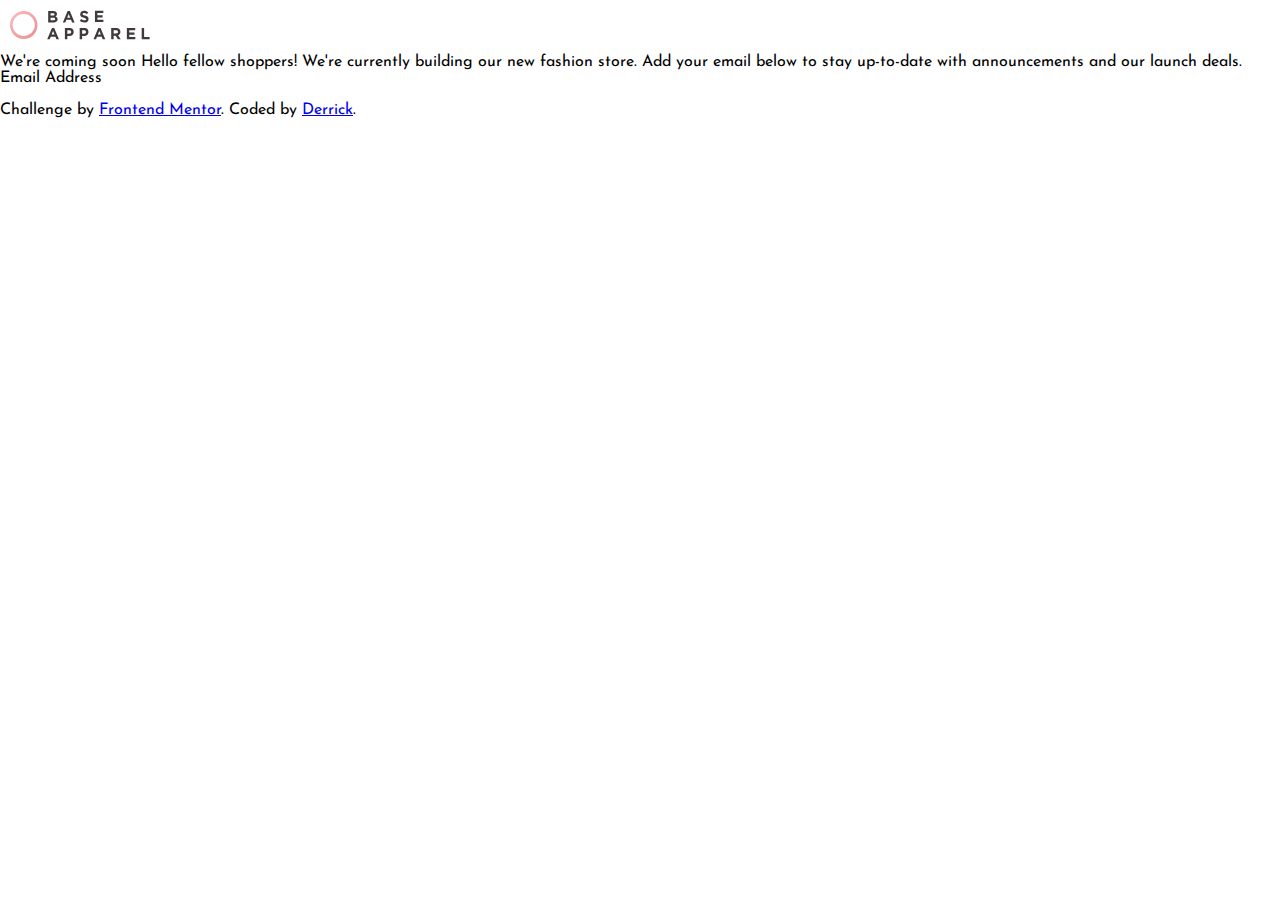
==== base-apparel-coming-soon-master/index.html @ 5f900bc7 "moved to root" ====
<!DOCTYPE html>
<html lang="en">
  <head>
    <meta charset="UTF-8" />
    <meta name="viewport" content="width=device-width, initial-scale=1.0" />
    <link
      rel="icon"
      type="image/png"
      sizes="32x32"
      href="./images/favicon-32x32.png"
    />
    <link rel="stylesheet" href="index.css" />
    <link rel="preconnect" href="https://fonts.googleapis.com" />
    <link rel="preconnect" href="https://fonts.gstatic.com" crossorigin />
    <link
      href="https://fonts.googleapis.com/css2?family=Josefin+Sans:wght@300;400;600&display=swap"
      rel="stylesheet"
    />

    <title>Frontend Mentor | Base Apparel coming soon page</title>
  </head>
  <body>
    <header>
      <div class="logo"><img src="./images/logo.svg" /></div>
    </header>
    <div class="img"></div>
    <div class="main">
      We're coming soon Hello fellow shoppers! We're currently building our new
      fashion store. Add your email below to stay up-to-date with announcements
      and our launch deals. Email Address
    </div>

    <footer>
      <p>
        Challenge by
        <a href="https://www.frontendmentor.io?ref=challenge" target="_blank"
          >Frontend Mentor</a
        >. Coded by <a href="#">Derrick</a>.
      </p>
    </footer>
  </body>
</html>
---- base-apparel-coming-soon-master/index.css ----
body {
    margin: 0;
    padding: 0;
    font-family: 'Josefin Sans', sans-serif;
    box-sizing: border-box;
}

header {
    width: 100%;
}

.logo {
    padding: 10px 0 10px 10px;
}

.logo img {
    width: 140px;
    height: 30px;
}
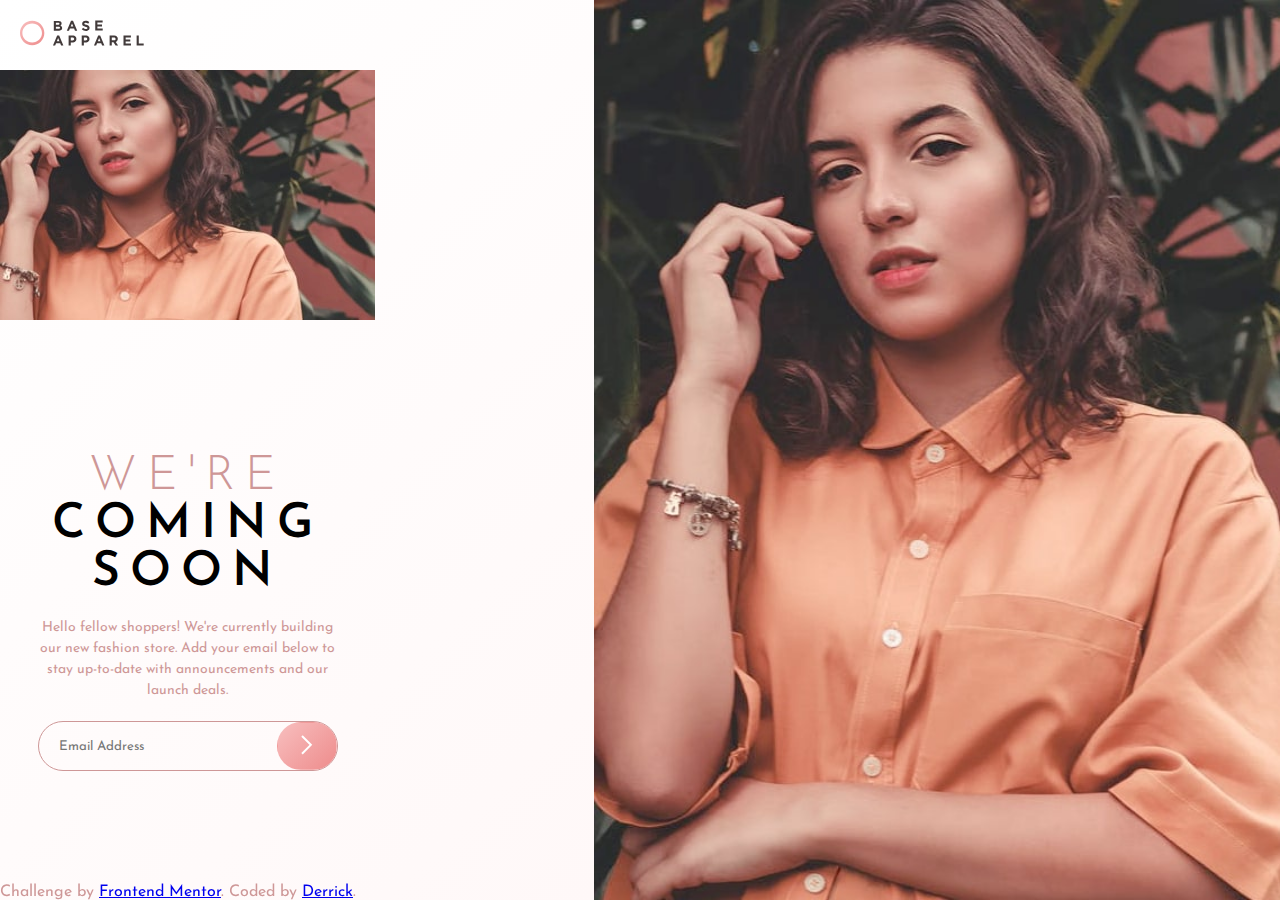
==== commit 54974607: "final" ====
--- a/base-apparel-coming-soon-master/index.html
+++ b/base-apparel-coming-soon-master/index.html
@@ -20,17 +20,34 @@
     <title>Frontend Mentor | Base Apparel coming soon page</title>
   </head>
   <body>
-    <header>
-      <div class="logo"><img src="./images/logo.svg" /></div>
-    </header>
-    <div class="img"></div>
-    <div class="main">
-      We're coming soon Hello fellow shoppers! We're currently building our new
-      fashion store. Add your email below to stay up-to-date with announcements
-      and our launch deals. Email Address
+    <div class="container">
+      <header>
+        <div class="logo"><img src="./images/logo.svg" /></div>
+      </header>
+      <div class="img">
+        <img src="./images/hero-mobile.jpg" />
+      </div>
+      <div class="main">
+        <h1 style="font-size: 48px; font-weight: 300">We're</h1>
+        <h1 style="color: black; font-size: 48px; font-weight: 600">
+          Coming Soon
+        </h1>
+        <p>
+          Hello fellow shoppers! We're currently building our new fashion store.
+          Add your email below to stay up-to-date with announcements and our
+          launch deals.
+        </p>
+        <div class="email">
+          <input type="text" id="email" placeholder="Email Address" />
+          <button>
+            <img src="./images/icon-arrow.svg" />
+          </button>
+        </div>
+      </div>
     </div>
+    <img src="./images/hero-desktop.jpg" alt="" />
 
-    <footer>
+    <footer style="color: black">
       <p>
         Challenge by
         <a href="https://www.frontendmentor.io?ref=challenge" target="_blank"
--- a/base-apparel-coming-soon-master/index.css
+++ b/base-apparel-coming-soon-master/index.css
@@ -1,19 +1,129 @@
+* {
+  margin: 0;
+  padding: 0;
+  box-sizing: border-box;
+}
+
+:root {
+  --primary-color: hsl(0, 36%, 70%);
+  --secondary-color: hsl(0, 93%, 68%);
+  --accent-color: black;
+  --background-gradient: linear-gradient(
+    135deg,
+    hsl(0, 0%, 100%),
+    hsl(0, 100%, 98%)
+  );
+  --button-gradient: linear-gradient(
+    135deg,
+    hsl(0, 80%, 86%),
+    hsl(0, 74%, 74%)
+  );
+}
+
 body {
-    margin: 0;
-    padding: 0;
-    font-family: 'Josefin Sans', sans-serif;
-    box-sizing: border-box;
+  font-family: "Josefin Sans", sans-serif;
+  background: var(--background-gradient);
+  height: 100vh;
+  max-width: 1300px;
+  margin: auto;
+}
+
+h1,
+p,
+input {
+  color: var(--primary-color);
+}
+
+input {
+  border: none;
+  outline: none;
+  background-color: transparent;
+  font-family: "Josefin Sans", sans-serif;
 }
 
 header {
-    width: 100%;
+  width: 100%;
 }
 
+h1 {
+  text-transform: uppercase;
+  letter-spacing: 10px;
+  text-align: center;
+}
+
+body > img {
+  float: right;
+  height: 100%;
+}
+.container {
+  float: left;
+  height: 100%;
+  display: flex;
+  flex-direction: column;
+  align-items: center;
+}
 .logo {
-    padding: 10px 0 10px 10px;
+  padding: 20px 0 20px 20px;
 }
 
 .logo img {
-    width: 140px;
-    height: 30px;
-}+  height: 26px;
+}
+
+footer {
+  position: fixed;
+  bottom: 0;
+}
+.img {
+  position: relative;
+  right: 0;
+}
+.main {
+  display: grid;
+  height: 100%;
+  width: 300px;
+  align-content: center;
+  align-items: center;
+  justify-content: center;
+}
+
+.main p {
+  margin: 20px 0;
+  text-align: center;
+  line-height: 1.5;
+  font-weight: 400;
+  font-size: 14px;
+}
+
+.email {
+  height: 50px;
+  border: 1px solid var(--primary-color);
+  border-radius: 25px;
+  display: flex;
+  justify-content: space-between;
+}
+
+.email input {
+  padding: 20px;
+}
+
+.email button {
+  width: 60px;
+  background: var(--button-gradient);
+  border: 1px solid transparent;
+  border-radius: 25px;
+}
+
+/* mobile view */
+@media screen and (max-width: 375px) {
+  body > img {
+    display: none;
+  }
+}
+
+/*desktop view */
+@media screen and (min-width: 1300px) {
+  .img {
+    display: none;
+  }
+}
